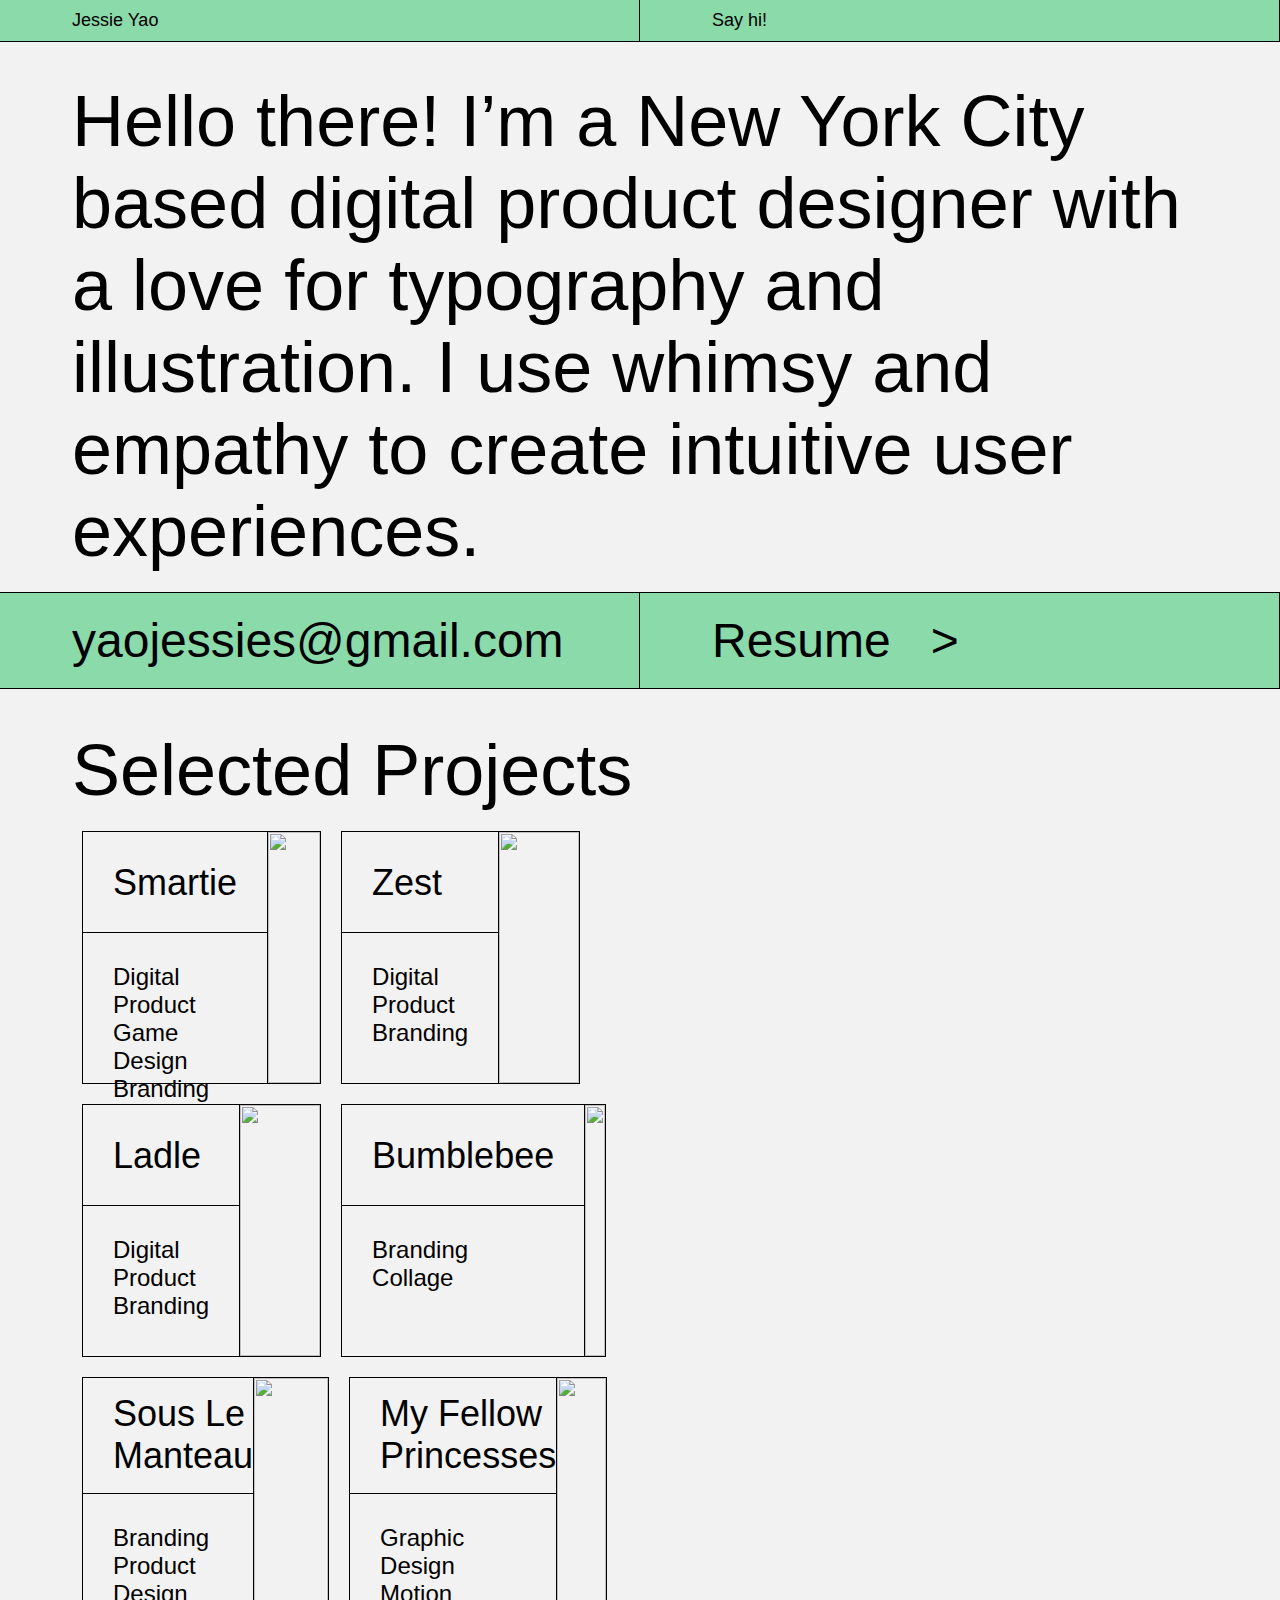
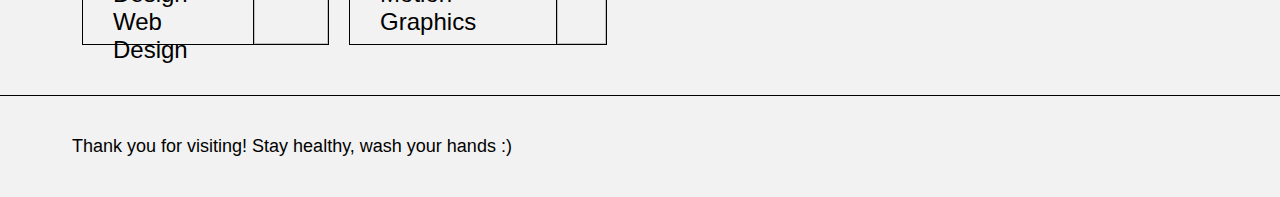
==== index.html @ 109b6cd4 "😬🍀 Updated with Glitch" ====
<!DOCTYPE html>
<html lang="en">
  <head>
    <title>Hello!</title>
    <meta charset="utf-8" />
    <meta http-equiv="X-UA-Compatible" content="IE=edge" />
    <meta name="viewport" content="width=device-width, initial-scale=1" />

    <!-- import the webpage's stylesheet -->
    <link rel="stylesheet" href="/style.css" />

    <!-- import the webpage's javascript file -->
    <script src="/script.js" defer></script>
  </head>
  <body>
    <div class="nav">
      <div class="col">
        <a href="index.html">Jessie Yao</a>
      </div>

      <div class="col">
        <a href="mailto:yaojessies@gmail.com">Say hi!</a>
      </div>
    </div>

    <div class="intro">
      Hello there! I’m a New York City based digital product designer with a
      love for typography and illustration. I use whimsy and empathy to create
      intuitive user experiences.
    </div>

    <div class="cr">
      <div class="contact">
        <a href="mailto:yaojessies@gmail.com">yaojessies@gmail.com</a>
      </div>
      <div class="contact">
        Resume &nbsp &gt;
      </div>
    </div>

    <div class="project-header">
      Selected Projects
    </div>

    <div class="home-projects">
      <a href="smartie.html">
        <div class="work">
          <div class="work-a">
            <div class="work-a1">
              Smartie
            </div>
            <div class="work-a2">
              Digital Product <br />
              Game Design <br />Branding
            </div>
          </div>
          <div class="work-b">
            <img
              src="https://cdn.glitch.com/e0d03798-cc75-41de-b77a-cddad6eeb442%2FGroup%20387.png?v=1587249509116"
              width="100%"
              height="100%"
            />
          </div>
        </div>
      </a>
      <a href="zest.html">
        <div class="work">
          <div class="work-a">
            <div class="work-a1">
              Zest
            </div>
            <div class="work-a2">
              Digital Product <br />
              Branding
            </div>
          </div>
          <div class="work-b">
            <img
              src="https://cdn.glitch.com/e0d03798-cc75-41de-b77a-cddad6eeb442%2FGroup%20389.png?v=1587250832785"
              width="100%"
              height="100%"
            />
          </div>
        </div>
      </a>
    </div>

    <div class="home-projects">
      <a href="ladle.html">
        <div class="work">
          <div class="work-a">
            <div class="work-a1">
              Ladle
            </div>
            <div class="work-a2">
              Digital Product <br />
              Branding
            </div>
          </div>
          <div class="work-b">
            <img
              src="https://cdn.glitch.com/e0d03798-cc75-41de-b77a-cddad6eeb442%2FFrame%204.png?v=1587312725349"
              width="100%"
              height="100%"
            />
          </div>
        </div>
      </a>
      <a href="bee.html">
        <div class="work">
          <div class="work-a">
            <div class="work-a1">
              Bumblebee
            </div>
            <div class="work-a2">
              Branding <br />
              Collage
            </div>
          </div>
          <div class="work-b">
            <img
              src="https://cdn.glitch.com/e0d03798-cc75-41de-b77a-cddad6eeb442%2FFrame%202.png?v=1587250504470"
              width="100%"
              height="100%"
            />
          </div>
        </div>
      </a>
    </div>

    <div class="home-projects">
      <a href="slm.html">
        <div class="work">
          <div class="work-a">
            <div class="work-a1long">Sous Le <br />Manteau</div>
            <div class="work-a2">
              Branding <br />
              Product Design<br />
              Web Design
            </div>
          </div>
          <div class="work-b">
            <img
              src="https://cdn.glitch.com/e0d03798-cc75-41de-b77a-cddad6eeb442%2FGroup%20388.png?v=1587250503970"
              width="100%"
              height="100%"
            />
          </div>
        </div>
      </a>
      <a href="thesis.html">
        <div class="work">
          <div class="work-a">
            <div class="work-a1long">My Fellow <br />Princesses</div>
            <div class="work-a2">
              Graphic Design<br />
              Motion Graphics
            </div>
          </div>
          <div class="work-b">
            <img
              src="https://cdn.glitch.com/e0d03798-cc75-41de-b77a-cddad6eeb442%2FFrame%203.png?v=1587250505570"
              width="100%"
              height="100%"
            />
          </div>
        </div>
      </a>
    </div>

    <div class="footer">
      Thank you for visiting! Stay healthy, wash your hands :)
    </div>
  </body>
</html>
---- style.css ----
/* CSS files add styling rules to your content */

@font-face {
  font-family: "agrandir";
  src: url("https://cdn.glitch.com/48148101-fd03-4307-bb35-8b499426094f%2FAgrandir-WideLight.otf?v=1585937971765");
}

body,
html {
  font-family: "agrandir", sans-serif;
  margin: 0px;
  background-color: #F2F2F2;
  font-size: 18px;
}

a {
  text-decoration: none;
  color: black;
}

.nav {
  display: flex;
  width: 100%;
  position: fixed;
}

.col {
  flex: 50%;
  border-bottom: 1px solid black;
  border-right: 1px solid black;
  padding: 10px 72px 10px 72px;
  background-color: #8BDAAA;
}

.intro {
  font-size: 72px;
  padding: 80px 72px 20px 72px;
}

.cr {
  display: flex;
}

.contact {
  display: flex;
  flex: 50%;
  border-top: 1px solid black;
  border-bottom: 1px solid black;
  border-right: 1px solid black;
  padding: 20px 72px 20px 72px;
  font-size: 48px;
  background-color: #8BDAAA;
}

.project-header {
  font-size: 72px;
  padding: 40px 72px 20px 72px;
}

.home-projects {
  display: flex;
  margin: 0px 72px 20px 72px;
}

.work {
  display: flex;
  flex: 50%;
  margin: 0px 10px 0px 10px;
  border: 1px solid black;
}

.work-a {
  display: flex;
  flex-direction: column;
  flex: 50%;
  border-right: 1px solid black;
}

.work-a1 {
  border-bottom: 1px solid black;
  height: 40px;
  font-size: 36px;
  padding: 30px;
  margin: 0 none;
}

.work-a1long {
  border-bottom: 1px solid black;
  height: 100px;
  font-size: 36px;
  padding-left: 30px;
  padding-top: 15px;
  margin: 0 none;
}

.work-a2 {
  height: 90px;
  font-size: 24px;
  padding: 30px;
}

.work-b {
  flex: 50%;
}

.footer {
  border-top: 1px solid black;
  margin-top: 50px;
  padding: 40px 72px 40px 72px;
}

/* project pages */

.project-title {
  font-size: 72px;
  padding: 80px 72px 20px 72px;
}

.project-intro {
  display: flex;
}

.project-type {
  display: flex;
  flex: 50%;
  border-top: 1px solid black;
  border-bottom: 1px solid black;
  border-right: 1px solid black;
  padding: 20px 72px 20px 72px;
  font-size: 24px;
}

.project-type2 {
  display: flex;
  flex: 50%;
  border-top: 1px solid black;
  border-bottom: 1px solid black;
  border-right: 1px solid black;
  padding: 20px 72px 20px 72px;
  font-size: 18px;
}

.project-content {
  padding: 60px 62px 0px 62px;
  display: block;
}

.half-img-container {
  display: flex;
}

.full-img {
  display: block;
  margin: 0px 10px 10px 10px;
}

.half-img {
  flex: 50%;
  height: auto;
  margin: 0px 10px 10px 10px;
}

@media only screen and (max-width: 1100px) {
  .intro,
  .project-header {
    font-size: 48px;
  }

  .contact {
    font-size: 24px;
    padding: 20px 20px 20px 72px;
  }

  .work-a1 {
    height: 24px;
    font-size: 24px;
    padding: 18px;
  }

  .work-a1long {
    height: 70px;
    font-size: 24px;
    padding-left: 18px;
    padding-top: 12px;
  }

  .work-a2 {
    font-size: 18px;
    padding: 18px;
    height: 60px;
  }

  .project-title {
    font-size: 48px;
    padding: 80px 72px 20px 72px;
  }

  .project-type {
    font-size: 18px;
  }

  .project-content {
    padding: 30px 62px 0px 62px;
  }
}

@media only screen and (max-width: 900px) {
  .col {
    padding: 10px 50px 10px 50px;
  }

  .intro {
    padding: 70px 50px 20px 50px;
    font-size: 36px;
  }

  .project-header {
    font-size: 36px;
    padding: 20px 20px 20px 50px;
  }

  .cr {
    display: block;
  }

  .contact {
    display: block;
    padding: 20px 20px 20px 50px;
    font-size: 24px;
    margin-top: -1px;
  }

  .home-projects {
    display: block;
    margin: 0px 50px 20px 50px;
  }

  .work {
    margin: 0px 0px 20px 0px;
  }

  .work-a1 {
    font-size: 24px;
  }

  .work-a2 {
    font-size: 18px;
  }
  
  .project-intro {
    display: block;
  }
  
  .project-title {
    font-size: 36px;
    padding: 60px 50px 10px 50px;
  }

  .project-type {
    font-size: 18px;
    padding: 20px 50px 20px 50px;
    margin-top: -1px;
    background-color: #F2F2F2;
  }

  .project-type2 {
    margin-top: -1px;
    background-color: #F2F2F2;
    padding: 20px 50px 20px 50px;
  }
  
  .project-content {
    padding: 30px 40px 0px 40px;
  }
  
   .half-img-container {
    display: block;
  }

  .footer {
    border-top: 1px solid black;
    margin-top: 30px;
    padding: 20px 50px 20px 50px;
  }
}

@media only screen and (max-width: 550px) {
  .intro {
    font-size: 24px;
    padding: 70px 30px 20px 30px;
  }

  .project-header {
    font-size: 24px;
    padding: 30px 30px 20px 30px;
  }

  .col {
    padding: 10px 30px 10px 30px;
  }

  .contact {
    display: block;
    padding: 10px 30px 10px 30px;
    font-size: 18px;
    margin-top: -1px;
  }

  .home-projects {
    margin: 0px 30px 20px 30px;
    display: block;
  }

  .project-title {
    font-size: 36px;
    padding: 60px 30px 10px 30px;
  }
  
  .work-a1 {
    font-size: 20px;
  }
  
  .work-a2 {
    font-size: 14px;
  }
  
  .work-a1long {
    font-size: 20px;
    height: 60px;
  }
  

  .project-type {
    font-size: 16px;
    padding: 20px 30px 20px 30px;
  }
  
  .project-type2 {
    font-size: 16px;
    margin-top: -1px;
    background-color: #F2F2F2;
    padding: 20px 30px 20px 30px;
  }

  .project-content {
    padding: 30px 20px 0px 20px;
  }
  

  .footer {
    border-top: 1px solid black;
    margin-top: 30px;
    padding: 20px 30px 20px 30px;
  }
}
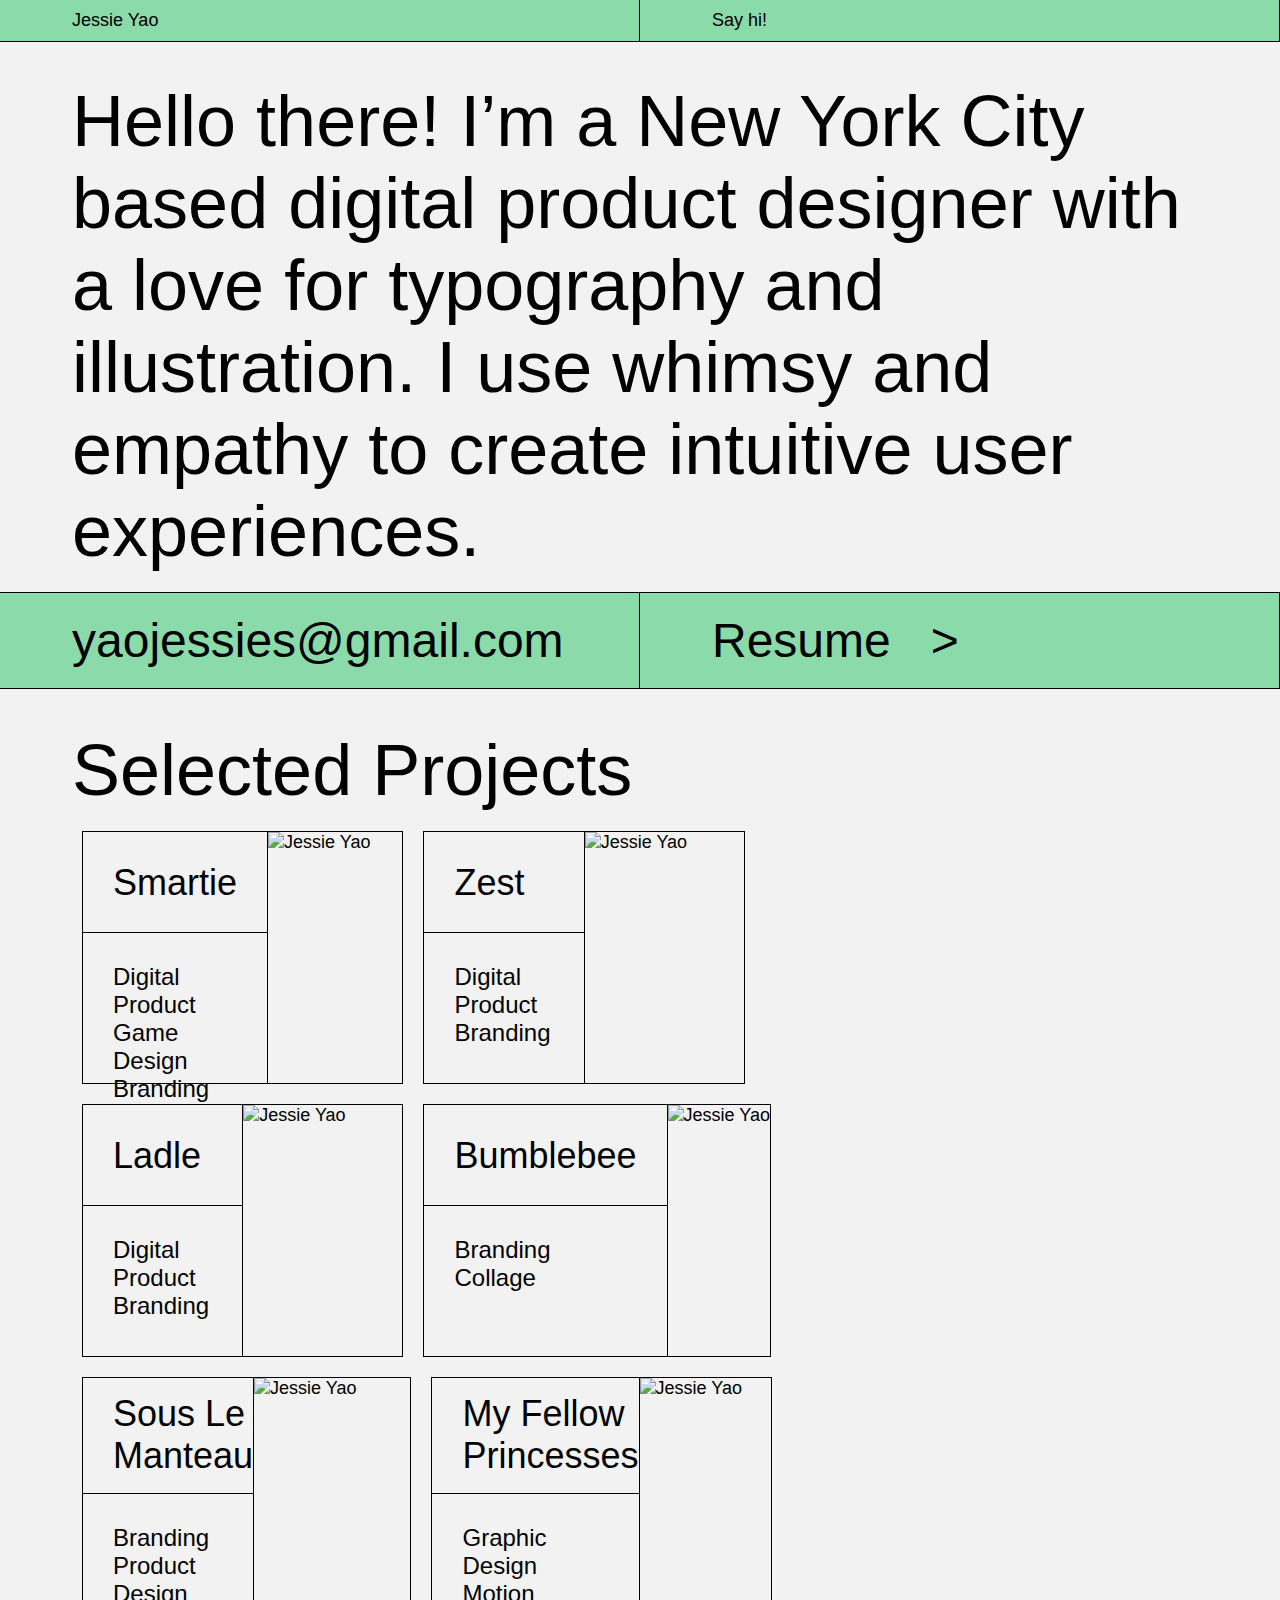
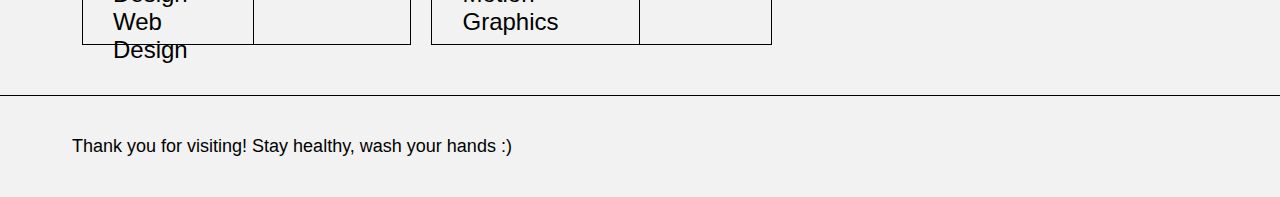
==== commit 1de197a4: "🐲💸 Updated with Glitch" ====
--- a/index.html
+++ b/index.html
@@ -1,11 +1,13 @@
 <!DOCTYPE html>
 <html lang="en">
   <head>
-    <title>Hello!</title>
+    <title>Jessie Yao</title>
     <meta charset="utf-8" />
+    <meta name="description" content="Design portfolio made by Jessie Yao.">
+    <meta name="og:Jessie Yao" property="og:Jessie Yao" content="Jessie Yao Design Portfolio">
     <meta http-equiv="X-UA-Compatible" content="IE=edge" />
     <meta name="viewport" content="width=device-width, initial-scale=1" />
-
+    <link id="favicon" rel="icon" href="https://cdn.glitch.com/4154bd98-c21d-4bf8-bdd0-3cff0c2d33ff%2Ffavicon.png?v=1587358953079" type="image/png">
     <!-- import the webpage's stylesheet -->
     <link rel="stylesheet" href="/style.css" />
 
@@ -56,7 +58,7 @@
           </div>
           <div class="work-b">
             <img
-              src="https://cdn.glitch.com/e0d03798-cc75-41de-b77a-cddad6eeb442%2FGroup%20387.png?v=1587249509116"
+              src="https://cdn.glitch.com/e0d03798-cc75-41de-b77a-cddad6eeb442%2FGroup%20387.png?v=1587249509116" alt="Jessie Yao"
               width="100%"
               height="100%"
             />
@@ -76,7 +78,7 @@
           </div>
           <div class="work-b">
             <img
-              src="https://cdn.glitch.com/e0d03798-cc75-41de-b77a-cddad6eeb442%2FGroup%20389.png?v=1587250832785"
+              src="https://cdn.glitch.com/e0d03798-cc75-41de-b77a-cddad6eeb442%2FGroup%20389.png?v=1587250832785" alt="Jessie Yao"
               width="100%"
               height="100%"
             />
@@ -99,7 +101,7 @@
           </div>
           <div class="work-b">
             <img
-              src="https://cdn.glitch.com/e0d03798-cc75-41de-b77a-cddad6eeb442%2FFrame%204.png?v=1587312725349"
+              src="https://cdn.glitch.com/e0d03798-cc75-41de-b77a-cddad6eeb442%2FFrame%204.png?v=1587312725349" alt="Jessie Yao"
               width="100%"
               height="100%"
             />
@@ -119,7 +121,7 @@
           </div>
           <div class="work-b">
             <img
-              src="https://cdn.glitch.com/e0d03798-cc75-41de-b77a-cddad6eeb442%2FFrame%202.png?v=1587250504470"
+              src="https://cdn.glitch.com/e0d03798-cc75-41de-b77a-cddad6eeb442%2FFrame%202.png?v=1587250504470" alt="Jessie Yao"
               width="100%"
               height="100%"
             />
@@ -141,7 +143,7 @@
           </div>
           <div class="work-b">
             <img
-              src="https://cdn.glitch.com/e0d03798-cc75-41de-b77a-cddad6eeb442%2FGroup%20388.png?v=1587250503970"
+              src="https://cdn.glitch.com/e0d03798-cc75-41de-b77a-cddad6eeb442%2FGroup%20388.png?v=1587250503970" alt="Jessie Yao"
               width="100%"
               height="100%"
             />
@@ -159,7 +161,7 @@
           </div>
           <div class="work-b">
             <img
-              src="https://cdn.glitch.com/e0d03798-cc75-41de-b77a-cddad6eeb442%2FFrame%203.png?v=1587250505570"
+              src="https://cdn.glitch.com/e0d03798-cc75-41de-b77a-cddad6eeb442%2FFrame%203.png?v=1587250505570" alt="Jessie Yao"
               width="100%"
               height="100%"
             />
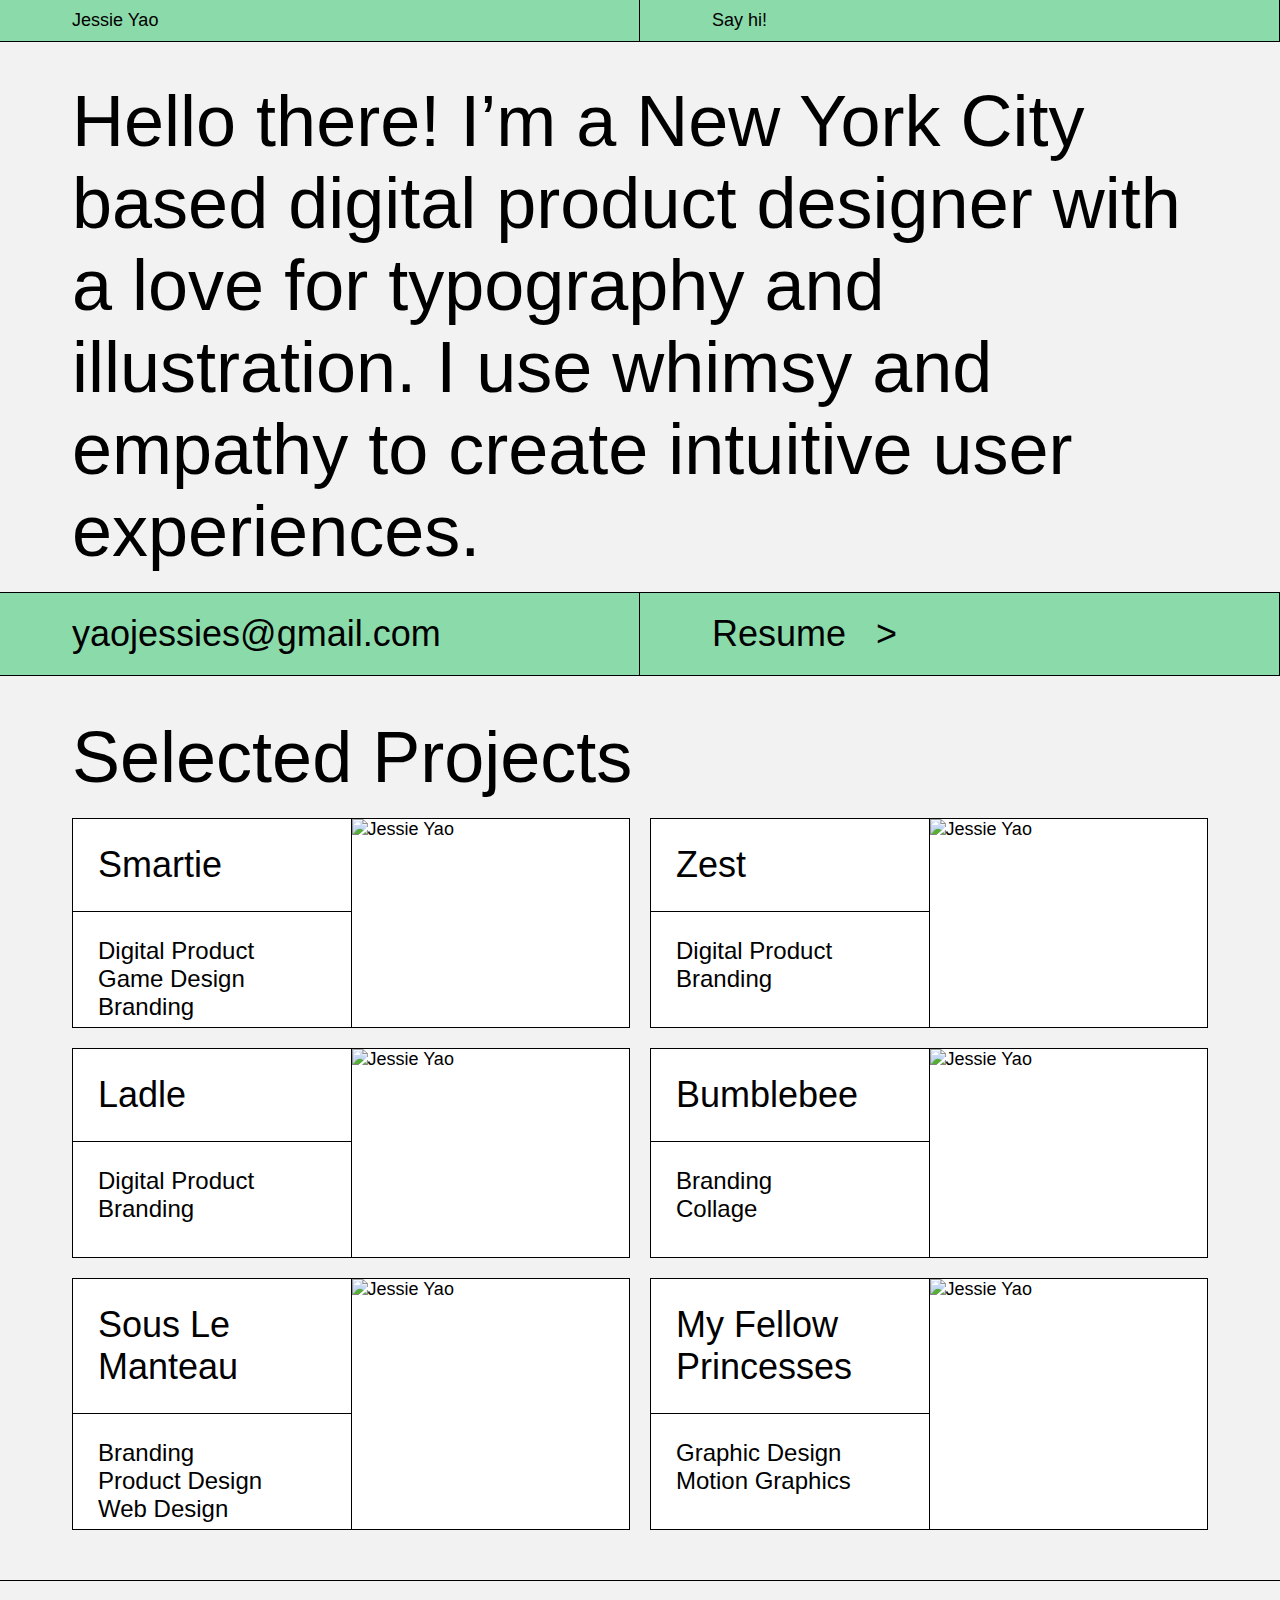
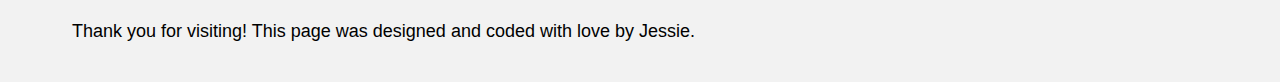
==== commit 9afac334: "🐧💒 Updated with Glitch" ====
--- a/index.html
+++ b/index.html
@@ -3,11 +3,20 @@
   <head>
     <title>Jessie Yao</title>
     <meta charset="utf-8" />
-    <meta name="description" content="Design portfolio made by Jessie Yao.">
-    <meta name="og:Jessie Yao" property="og:Jessie Yao" content="Jessie Yao Design Portfolio">
+    <meta name="description" content="Design portfolio made by Jessie Yao." />
+    <meta
+      name="og:Jessie Yao"
+      property="og:Jessie Yao"
+      content="Jessie Yao Design Portfolio"
+    />
     <meta http-equiv="X-UA-Compatible" content="IE=edge" />
     <meta name="viewport" content="width=device-width, initial-scale=1" />
-    <link id="favicon" rel="icon" href="https://cdn.glitch.com/4154bd98-c21d-4bf8-bdd0-3cff0c2d33ff%2Ffavicon.png?v=1587358953079" type="image/png">
+    <link
+      id="favicon"
+      rel="icon"
+      href="https://cdn.glitch.com/4154bd98-c21d-4bf8-bdd0-3cff0c2d33ff%2Ffavicon.png?v=1587358953079"
+      type="image/png"
+    />
     <!-- import the webpage's stylesheet -->
     <link rel="stylesheet" href="/style.css" />
 
@@ -36,7 +45,11 @@
         <a href="mailto:yaojessies@gmail.com">yaojessies@gmail.com</a>
       </div>
       <div class="contact">
-        Resume &nbsp &gt;
+        <a
+          href="https://cdn.glitch.com/4154bd98-c21d-4bf8-bdd0-3cff0c2d33ff%2Fresume.pdf?v=1587490958474"
+        >
+          Resume &nbsp &gt;</a
+        >
       </div>
     </div>
 
@@ -45,133 +58,145 @@
     </div>
 
     <div class="home-projects">
-      <a href="smartie.html">
-        <div class="work">
-          <div class="work-a">
-            <div class="work-a1">
-              Smartie
-            </div>
-            <div class="work-a2">
-              Digital Product <br />
-              Game Design <br />Branding
-            </div>
-          </div>
-          <div class="work-b">
-            <img
-              src="https://cdn.glitch.com/e0d03798-cc75-41de-b77a-cddad6eeb442%2FGroup%20387.png?v=1587249509116" alt="Jessie Yao"
-              width="100%"
-              height="100%"
-            />
-          </div>
-        </div>
-      </a>
-      <a href="zest.html">
-        <div class="work">
-          <div class="work-a">
-            <div class="work-a1">
-              Zest
-            </div>
-            <div class="work-a2">
-              Digital Product <br />
-              Branding
-            </div>
-          </div>
-          <div class="work-b">
-            <img
-              src="https://cdn.glitch.com/e0d03798-cc75-41de-b77a-cddad6eeb442%2FGroup%20389.png?v=1587250832785" alt="Jessie Yao"
-              width="100%"
-              height="100%"
-            />
-          </div>
-        </div>
-      </a>
+      <div class="work">
+        <div class="work-a">
+          <div class="work-a1">
+            <a href="smartie.html"> Smartie </a>
+          </div>
+          <div class="work-a2">
+            Digital Product <br />
+            Game Design <br />Branding
+          </div>
+        </div>
+        <div class="work-b">
+          <a href="smartie.html">
+            <img
+              src="https://cdn.glitch.com/e0d03798-cc75-41de-b77a-cddad6eeb442%2FGroup%20387.png?v=1587249509116"
+              alt="Jessie Yao"
+              width="100%"
+              height="100%"
+            />
+          </a>
+        </div>
+      </div>
+
+      <div class="work">
+        <div class="work-a">
+          <div class="work-a1">
+            <a href="zest.html"> Zest </a>
+          </div>
+          <div class="work-a2">
+            Digital Product <br />
+            Branding
+          </div>
+        </div>
+        <div class="work-b">
+          <a href="zest.html">
+            <img
+              src="https://cdn.glitch.com/e0d03798-cc75-41de-b77a-cddad6eeb442%2FGroup%20389.png?v=1587250832785"
+              alt="Jessie Yao"
+              width="100%"
+              height="100%"
+            />
+          </a>
+        </div>
+      </div>
     </div>
 
     <div class="home-projects">
-      <a href="ladle.html">
-        <div class="work">
-          <div class="work-a">
-            <div class="work-a1">
-              Ladle
-            </div>
-            <div class="work-a2">
-              Digital Product <br />
-              Branding
-            </div>
-          </div>
-          <div class="work-b">
-            <img
-              src="https://cdn.glitch.com/e0d03798-cc75-41de-b77a-cddad6eeb442%2FFrame%204.png?v=1587312725349" alt="Jessie Yao"
-              width="100%"
-              height="100%"
-            />
-          </div>
-        </div>
-      </a>
-      <a href="bee.html">
-        <div class="work">
-          <div class="work-a">
-            <div class="work-a1">
-              Bumblebee
-            </div>
-            <div class="work-a2">
-              Branding <br />
-              Collage
-            </div>
-          </div>
-          <div class="work-b">
-            <img
-              src="https://cdn.glitch.com/e0d03798-cc75-41de-b77a-cddad6eeb442%2FFrame%202.png?v=1587250504470" alt="Jessie Yao"
-              width="100%"
-              height="100%"
-            />
-          </div>
-        </div>
-      </a>
+      <div class="work">
+        <div class="work-a">
+          <div class="work-a1">
+            <a href="ladle.html"> Ladle </a>
+          </div>
+          <div class="work-a2">
+            Digital Product <br />
+            Branding
+          </div>
+        </div>
+        <div class="work-b">
+          <a href="ladle.html">
+            <img
+              src="https://cdn.glitch.com/e0d03798-cc75-41de-b77a-cddad6eeb442%2FFrame%204.png?v=1587312725349"
+              alt="Jessie Yao"
+              width="100%"
+              height="100%"
+          /></a>
+        </div>
+      </div>
+
+      <div class="work">
+        <div class="work-a">
+          <div class="work-a1">
+            <a href="bee.html">Bumblebee </a>
+          </div>
+          <div class="work-a2">
+            Branding <br />
+            Collage
+          </div>
+        </div>
+        <div class="work-b">
+          <a href="bee.html">
+            <img
+              src="https://cdn.glitch.com/e0d03798-cc75-41de-b77a-cddad6eeb442%2FFrame%202.png?v=1587250504470"
+              alt="Jessie Yao"
+              width="100%"
+              height="100%"
+          /></a>
+        </div>
+      </div>
     </div>
 
     <div class="home-projects">
-      <a href="slm.html">
-        <div class="work">
-          <div class="work-a">
-            <div class="work-a1long">Sous Le <br />Manteau</div>
-            <div class="work-a2">
-              Branding <br />
-              Product Design<br />
-              Web Design
-            </div>
-          </div>
-          <div class="work-b">
-            <img
-              src="https://cdn.glitch.com/e0d03798-cc75-41de-b77a-cddad6eeb442%2FGroup%20388.png?v=1587250503970" alt="Jessie Yao"
-              width="100%"
-              height="100%"
-            />
-          </div>
-        </div>
-      </a>
-      <a href="thesis.html">
-        <div class="work">
-          <div class="work-a">
-            <div class="work-a1long">My Fellow <br />Princesses</div>
-            <div class="work-a2">
-              Graphic Design<br />
-              Motion Graphics
-            </div>
-          </div>
-          <div class="work-b">
-            <img
-              src="https://cdn.glitch.com/e0d03798-cc75-41de-b77a-cddad6eeb442%2FFrame%203.png?v=1587250505570" alt="Jessie Yao"
-              width="100%"
-              height="100%"
-            />
-          </div>
-        </div>
-      </a>
+      <div class="work">
+        <div class="work-a">
+          <div class="work-a1">
+            <a href="slm.html">Sous Le <br />Manteau </a>
+          </div>
+          <div class="work-a2">
+            Branding <br />
+            Product Design<br />
+            Web Design
+          </div>
+        </div>
+        <div class="work-b">
+          <a href="slm.html">
+            <img
+              src="https://cdn.glitch.com/e0d03798-cc75-41de-b77a-cddad6eeb442%2FGroup%20388.png?v=1587250503970"
+              alt="Jessie Yao"
+              width="100%"
+              height="100%"
+            />
+          </a>
+        </div>
+      </div>
+
+      <div class="work">
+        <div class="work-a">
+          <div class="work-a1">
+            <a href="thesis.html"> My Fellow <br />Princesses</a>
+          </div>
+          <div class="work-a2">
+            Graphic Design<br />
+            Motion Graphics
+          </div>
+        </div>
+        <div class="work-b">
+          <a href="thesis.html">
+            <img
+              src="https://cdn.glitch.com/e0d03798-cc75-41de-b77a-cddad6eeb442%2FFrame%203.png?v=1587250505570"
+              alt="Jessie Yao"
+              width="100%"
+              height="100%"
+            />
+          </a>
+        </div>
+      </div>
     </div>
 
     <div class="footer">
-      Thank you for visiting! Stay healthy, wash your hands :)
+      Thank you for visiting! This page was designed and coded with love by
+      Jessie.
     </div>
   </body>
 </html>
--- a/style.css
+++ b/style.css
@@ -11,6 +11,8 @@
   margin: 0px;
   background-color: #F2F2F2;
   font-size: 18px;
+   cursor: url("https://cdn.glitch.com/4154bd98-c21d-4bf8-bdd0-3cff0c2d33ff%2Fcursor2.svg?v=1587491668618"),
+    auto;
 }
 
 a {
@@ -48,7 +50,7 @@
   border-bottom: 1px solid black;
   border-right: 1px solid black;
   padding: 20px 72px 20px 72px;
-  font-size: 48px;
+  font-size: 36px;
   background-color: #8BDAAA;
 }
 
@@ -59,7 +61,7 @@
 
 .home-projects {
   display: flex;
-  margin: 0px 72px 20px 72px;
+  margin: 0px 62px 20px 62px;
 }
 
 .work {
@@ -67,40 +69,45 @@
   flex: 50%;
   margin: 0px 10px 0px 10px;
   border: 1px solid black;
+  background: white;
+}
+
+.work:hover {
+  background: rgba(139, 218, 171, 0.2)
+}
+
+.work:hover img{
+  opacity: 0.5;
 }
 
 .work-a {
-  display: flex;
-  flex-direction: column;
-  flex: 50%;
-  border-right: 1px solid black;
+  width: 50%;
+  border-right: 1px solid black;
+  padding: none;
 }
 
 .work-a1 {
   border-bottom: 1px solid black;
-  height: 40px;
   font-size: 36px;
-  padding: 30px;
+  padding: 25px 0px 25px 25px;
   margin: 0 none;
 }
 
-.work-a1long {
-  border-bottom: 1px solid black;
-  height: 100px;
-  font-size: 36px;
-  padding-left: 30px;
-  padding-top: 15px;
-  margin: 0 none;
-}
 
 .work-a2 {
   height: 90px;
   font-size: 24px;
-  padding: 30px;
+  padding: 25px 0px 0px 25px;
+  
 }
 
 .work-b {
-  flex: 50%;
+  display: inline-block;
+  width: 50%;
+}
+
+.img {
+  width: 100%;
 }
 
 .footer {
@@ -160,6 +167,15 @@
   margin: 0px 10px 10px 10px;
 }
 
+ .video-mobile{
+    display: none;
+  }
+
+ .video-desktop{
+    display: block;
+  }
+
+
 @media only screen and (max-width: 1100px) {
   .intro,
   .project-header {
@@ -172,17 +188,16 @@
   }
 
   .work-a1 {
-    height: 24px;
     font-size: 24px;
     padding: 18px;
   }
 
-  .work-a1long {
-    height: 70px;
+/*   .work-a1long {
+    height: 60px;
     font-size: 24px;
     padding-left: 18px;
     padding-top: 12px;
-  }
+  } */
 
   .work-a2 {
     font-size: 18px;
@@ -202,6 +217,15 @@
   .project-content {
     padding: 30px 62px 0px 62px;
   }
+  
+  .video-desktop{
+    display: none;
+  }
+  
+  .video-mobile{
+    display: block;
+  }
+  
 }
 
 @media only screen and (max-width: 900px) {
@@ -246,11 +270,11 @@
   .work-a2 {
     font-size: 18px;
   }
-  
+
   .project-intro {
     display: block;
   }
-  
+
   .project-title {
     font-size: 36px;
     padding: 60px 50px 10px 50px;
@@ -268,12 +292,12 @@
     background-color: #F2F2F2;
     padding: 20px 50px 20px 50px;
   }
-  
+
   .project-content {
     padding: 30px 40px 0px 40px;
   }
-  
-   .half-img-container {
+
+  .half-img-container {
     display: block;
   }
 
@@ -315,26 +339,25 @@
     font-size: 36px;
     padding: 60px 30px 10px 30px;
   }
-  
+
   .work-a1 {
     font-size: 20px;
   }
-  
+
   .work-a2 {
     font-size: 14px;
   }
-  
-  .work-a1long {
+
+/*   .work-a1long {
     font-size: 20px;
-    height: 60px;
-  }
-  
+    height: 50px;
+  } */
 
   .project-type {
     font-size: 16px;
     padding: 20px 30px 20px 30px;
   }
-  
+
   .project-type2 {
     font-size: 16px;
     margin-top: -1px;
@@ -345,7 +368,6 @@
   .project-content {
     padding: 30px 20px 0px 20px;
   }
-  
 
   .footer {
     border-top: 1px solid black;
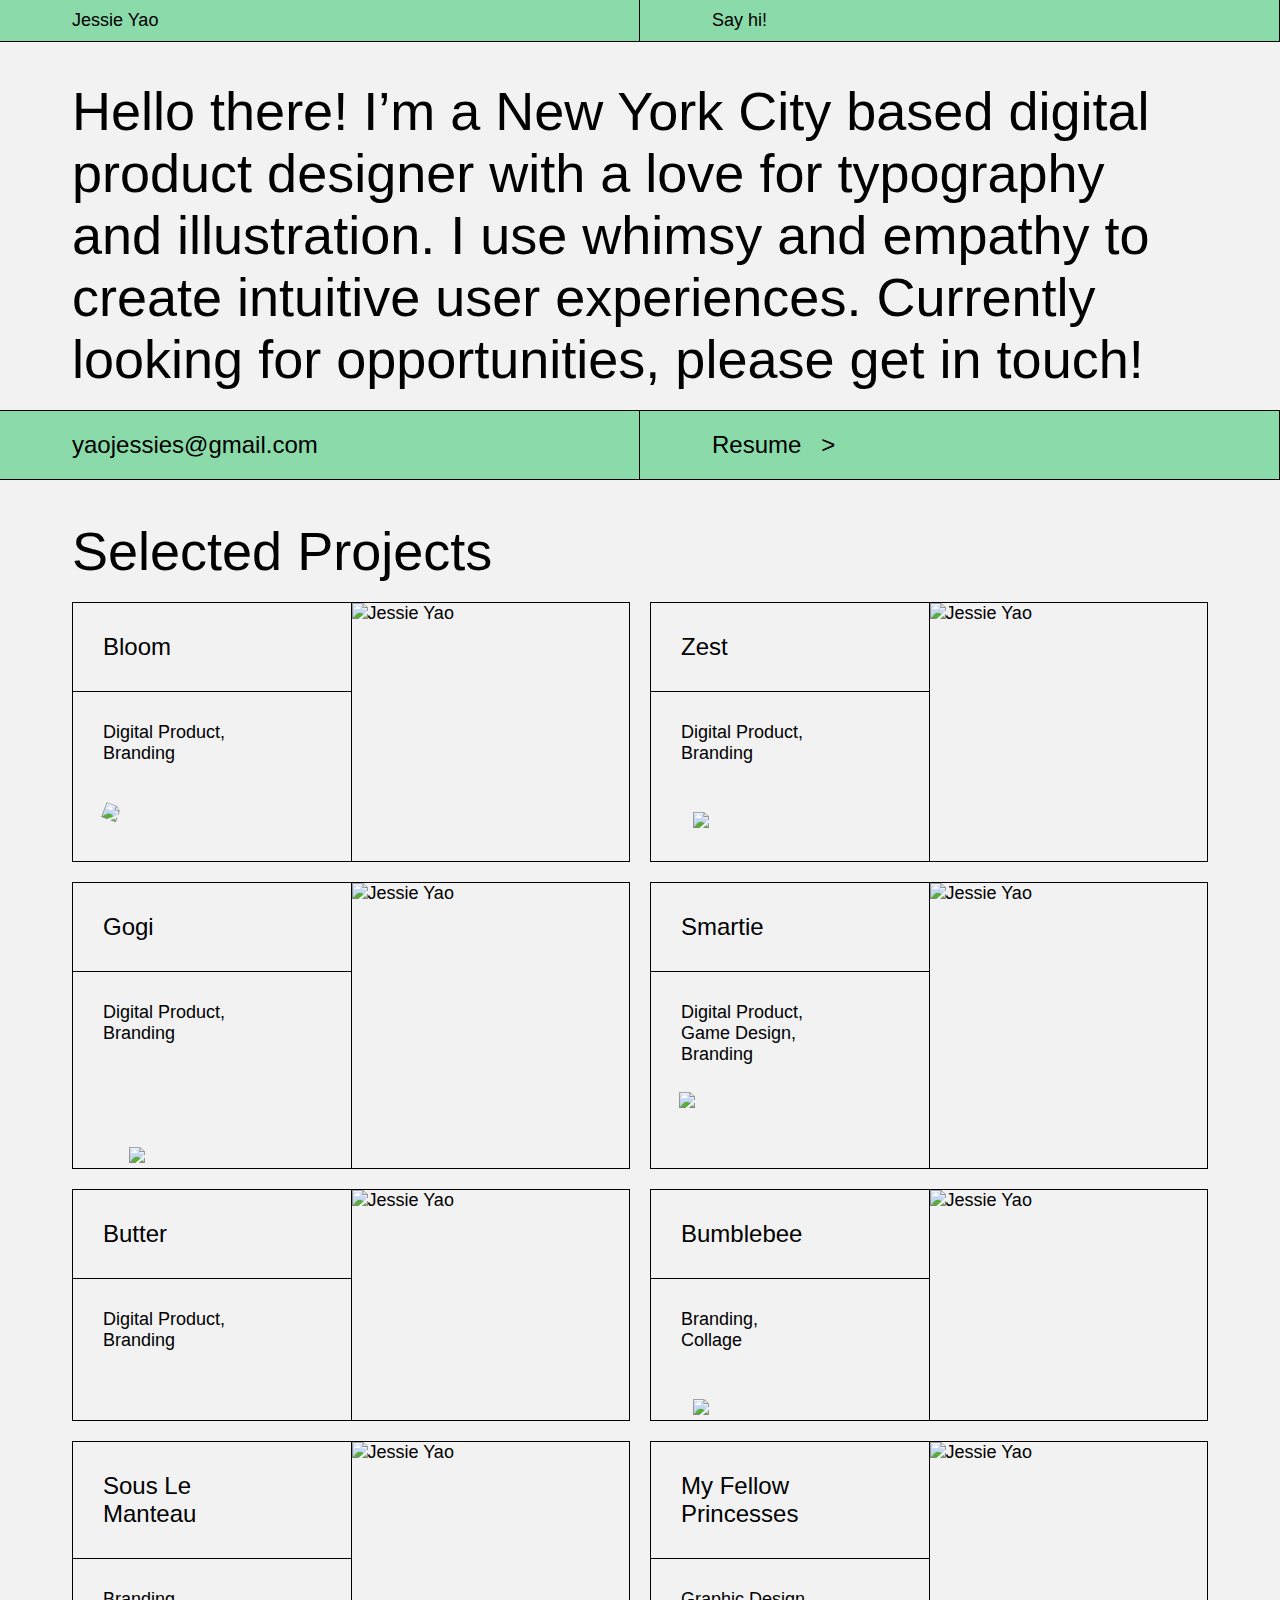
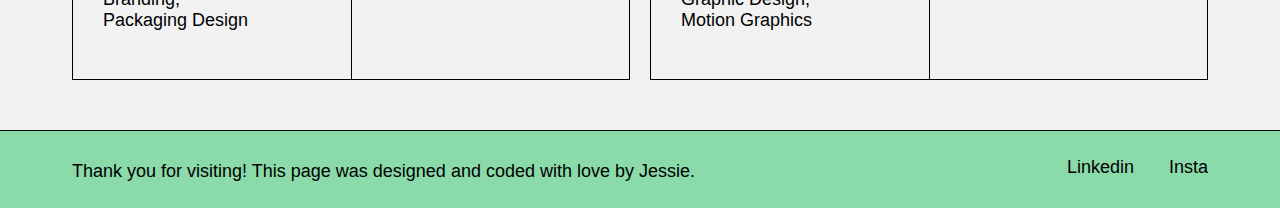
==== commit 84f55123: "💽🌽 Updated with Glitch" ====
--- a/index.html
+++ b/index.html
@@ -37,7 +37,8 @@
     <div class="intro">
       Hello there! I’m a New York City based digital product designer with a
       love for typography and illustration. I use whimsy and empathy to create
-      intuitive user experiences.
+      intuitive user experiences. Currently looking for opportunities, please
+      get in touch!
     </div>
 
     <div class="cr">
@@ -56,111 +57,205 @@
     <div class="project-header">
       Selected Projects
     </div>
-
+    
     <div class="home-projects">
-      <div class="work">
-        <div class="work-a">
-          <div class="work-a1">
-            <a href="smartie.html"> Smartie </a>
-          </div>
-          <div class="work-a2">
-            Digital Product <br />
-            Game Design <br />Branding
-          </div>
-        </div>
-        <div class="work-b">
+
+      <div class="work">
+        <div class="work-a">
+          <a href="bloom.html">
+            <div class="work-a1">
+              Bloom
+            </div>
+            <div class="work-a2">
+              Digital Product, <br />
+              Branding
+            </div>
+            <div class="bloom-small">
+              <img
+                src="https://cdn.glitch.com/4154bd98-c21d-4bf8-bdd0-3cff0c2d33ff%2Fbloom-small.png?v=1590459008207"
+                width="70%"
+              />
+            </div>
+          </a>
+        </div>
+        <div class="work-b">
+          <a href="bloom.html">
+            <img
+              src="https://cdn.glitch.com/4154bd98-c21d-4bf8-bdd0-3cff0c2d33ff%2FiPhone%20X%20mockup%20isometric.jpg?v=1590712579704"
+              alt="Jessie Yao"
+              width="100%"
+              height="100%"
+            />
+          </a>
+        </div>
+      </div>
+      
+           <div class="work">
+        <div class="work-a">
+          <a href="zest.html">
+            <div class="work-a1">
+              Zest
+            </div>
+            <div class="work-a2">
+              Digital Product, <br />
+              Branding
+            </div>
+            <div class="zest-small">
+              <img
+                src="https://cdn.glitch.com/4154bd98-c21d-4bf8-bdd0-3cff0c2d33ff%2Fzestsmall.png?v=1587514443578"
+                width="50%"
+              />
+            </div>
+          </a>
+        </div>
+        <div class="work-b">
+          <a href="zest.html">
+            <img
+              src="https://cdn.glitch.com/4154bd98-c21d-4bf8-bdd0-3cff0c2d33ff%2FGroup%20389.png?v=1590711655884"
+              alt="Jessie Yao"
+              width="100%"
+              height="100%"
+            />
+          </a>
+        </div>
+      </div>
+      
+    </div>
+    
+
+    <div class="home-projects">
+      <div class="work">
+        <div class="work-a">
+          <a href="gogi.html">
+            <div class="work-a1">
+              Gogi
+            </div>
+            <div class="work-a2">
+              Digital Product, <br />
+              Branding
+            </div>
+            <div class="ladle-small">
+              <img
+                src="https://cdn.glitch.com/4154bd98-c21d-4bf8-bdd0-3cff0c2d33ff%2Fgogismall.png?v=1591663530397"
+                width="40%"
+              />
+            </div>
+          </a>
+        </div>
+        <div class="work-b">
+          <a href="gogi.html">
+            <img
+              src="https://cdn.glitch.com/4154bd98-c21d-4bf8-bdd0-3cff0c2d33ff%2FFrame%204.png?v=1591663439612"
+              alt="Jessie Yao"
+              width="100%"
+              height="100%"
+          /></a>
+        </div>
+      </div>
+      
+      <div class="work">
+        <div class="work-a">
           <a href="smartie.html">
-            <img
-              src="https://cdn.glitch.com/e0d03798-cc75-41de-b77a-cddad6eeb442%2FGroup%20387.png?v=1587249509116"
-              alt="Jessie Yao"
-              width="100%"
-              height="100%"
-            />
-          </a>
-        </div>
-      </div>
-
-      <div class="work">
-        <div class="work-a">
-          <div class="work-a1">
-            <a href="zest.html"> Zest </a>
-          </div>
-          <div class="work-a2">
-            Digital Product <br />
-            Branding
-          </div>
-        </div>
-        <div class="work-b">
-          <a href="zest.html">
-            <img
-              src="https://cdn.glitch.com/e0d03798-cc75-41de-b77a-cddad6eeb442%2FGroup%20389.png?v=1587250832785"
-              alt="Jessie Yao"
-              width="100%"
-              height="100%"
-            />
-          </a>
-        </div>
-      </div>
+            <div class="work-a1">
+              Smartie
+            </div>
+            <div class="work-a2">
+              Digital Product, <br />
+              Game Design, <br />Branding
+            </div>
+            <div class="smartie-small">
+              <img
+                src="https://cdn.glitch.com/9234ae5c-d5a7-402e-b11d-40d63005a81c%2Fsmartiesmall.png?v=1587513660647"
+                width="50%"
+              />
+            </div>
+          </a>
+        </div>
+
+        <div class="work-b">
+          <a href="smartie.html">
+            <img
+              src="https://cdn.glitch.com/4154bd98-c21d-4bf8-bdd0-3cff0c2d33ff%2Fsmartie.png?v=1591663944597"
+              alt="Jessie Yao"
+              width="100%"
+              height="100%"
+            />
+          </a>
+        </div>
+      </div>
+      
     </div>
 
     <div class="home-projects">
       <div class="work">
-        <div class="work-a">
-          <div class="work-a1">
-            <a href="ladle.html"> Ladle </a>
-          </div>
-          <div class="work-a2">
-            Digital Product <br />
-            Branding
-          </div>
-        </div>
-        <div class="work-b">
-          <a href="ladle.html">
-            <img
-              src="https://cdn.glitch.com/e0d03798-cc75-41de-b77a-cddad6eeb442%2FFrame%204.png?v=1587312725349"
+         <div class="work-a">
+          <a href="butter.html">
+            <div class="work-a1">
+              Butter
+            </div>
+            <div class="work-a2">
+              Digital Product, <br />Branding
+            </div>
+            
+          </a>
+        </div>
+
+        <div class="work-b">
+          <a href="butter.html">
+            <img
+              src="https://cdn.glitch.com/4154bd98-c21d-4bf8-bdd0-3cff0c2d33ff%2Fbuttertitle.png?v=1591994863717"
+              alt="Jessie Yao"
+              width="100%"
+              height="100%"
+            />
+          </a>
+        </div>
+        
+      </div>
+
+      <div class="work">
+        <div class="work-a">
+          <a href="bee.html">
+            <div class="work-a1">
+              Bumblebee
+            </div>
+            <div class="work-a2">
+              Branding, <br />
+              Collage
+            </div>
+            <div class="bee-small">
+              <img
+                src="https://cdn.glitch.com/9234ae5c-d5a7-402e-b11d-40d63005a81c%2FGroup%20409.png?v=1587516015050"
+                width="50%"
+              />
+            </div>
+          </a>
+        </div>
+        <div class="work-b">
+          <a href="bee.html">
+            <img
+              src="https://cdn.glitch.com/e0d03798-cc75-41de-b77a-cddad6eeb442%2FFrame%202.png?v=1587250504470"
               alt="Jessie Yao"
               width="100%"
               height="100%"
           /></a>
         </div>
       </div>
-
-      <div class="work">
-        <div class="work-a">
-          <div class="work-a1">
-            <a href="bee.html">Bumblebee </a>
-          </div>
-          <div class="work-a2">
-            Branding <br />
-            Collage
-          </div>
-        </div>
-        <div class="work-b">
-          <a href="bee.html">
-            <img
-              src="https://cdn.glitch.com/e0d03798-cc75-41de-b77a-cddad6eeb442%2FFrame%202.png?v=1587250504470"
-              alt="Jessie Yao"
-              width="100%"
-              height="100%"
-          /></a>
-        </div>
-      </div>
     </div>
 
     <div class="home-projects">
       <div class="work">
         <div class="work-a">
-          <div class="work-a1">
-            <a href="slm.html">Sous Le <br />Manteau </a>
-          </div>
-          <div class="work-a2">
-            Branding <br />
-            Product Design<br />
-            Web Design
-          </div>
-        </div>
-        <div class="work-b">
           <a href="slm.html">
+            <div class="work-a1">Sous Le <br />Manteau</div>
+            <div class="work-a2">
+              Branding, <br />
+              Packaging Design
+            </div>
+          </a>
+        </div>
+        <div class="work-b">
+          <a href="slm.html">
             <img
               src="https://cdn.glitch.com/e0d03798-cc75-41de-b77a-cddad6eeb442%2FGroup%20388.png?v=1587250503970"
               alt="Jessie Yao"
@@ -173,13 +268,13 @@
 
       <div class="work">
         <div class="work-a">
-          <div class="work-a1">
-            <a href="thesis.html"> My Fellow <br />Princesses</a>
-          </div>
-          <div class="work-a2">
-            Graphic Design<br />
-            Motion Graphics
-          </div>
+          <a href="thesis.html">
+            <div class="work-a1">My Fellow <br />Princesses</div>
+            <div class="work-a2">
+              Graphic Design,<br />
+              Motion Graphics
+            </div>
+          </a>
         </div>
         <div class="work-b">
           <a href="thesis.html">
@@ -197,6 +292,13 @@
     <div class="footer">
       Thank you for visiting! This page was designed and coded with love by
       Jessie.
+      
+    <div class="social-media">
+      <a href="https://www.linkedin.com/in/jessie-yao-920180100/">Linkedin</a> &nbsp &nbsp &nbsp
+      <a href="https://www.instagram.com/beijingbeeb">Insta</a>
+      
+      </div>  
+      
     </div>
   </body>
 </html>
--- a/style.css
+++ b/style.css
@@ -11,19 +11,22 @@
   margin: 0px;
   background-color: #F2F2F2;
   font-size: 18px;
-   cursor: url("https://cdn.glitch.com/4154bd98-c21d-4bf8-bdd0-3cff0c2d33ff%2Fcursor2.svg?v=1587491668618"),
+     cursor: url("https://cdn.glitch.com/4154bd98-c21d-4bf8-bdd0-3cff0c2d33ff%2Fcursor2.svg?v=1587491668618"),
     auto;
 }
 
 a {
   text-decoration: none;
   color: black;
+     cursor: url("https://cdn.glitch.com/4154bd98-c21d-4bf8-bdd0-3cff0c2d33ff%2Fcursor2.svg?v=1587491668618"),
+    auto;
 }
 
 .nav {
   display: flex;
   width: 100%;
   position: fixed;
+  z-index: 999;
 }
 
 .col {
@@ -35,7 +38,7 @@
 }
 
 .intro {
-  font-size: 72px;
+  font-size: 54px;
   padding: 80px 72px 20px 72px;
 }
 
@@ -44,90 +47,6 @@
 }
 
 .contact {
-  display: flex;
-  flex: 50%;
-  border-top: 1px solid black;
-  border-bottom: 1px solid black;
-  border-right: 1px solid black;
-  padding: 20px 72px 20px 72px;
-  font-size: 36px;
-  background-color: #8BDAAA;
-}
-
-.project-header {
-  font-size: 72px;
-  padding: 40px 72px 20px 72px;
-}
-
-.home-projects {
-  display: flex;
-  margin: 0px 62px 20px 62px;
-}
-
-.work {
-  display: flex;
-  flex: 50%;
-  margin: 0px 10px 0px 10px;
-  border: 1px solid black;
-  background: white;
-}
-
-.work:hover {
-  background: rgba(139, 218, 171, 0.2)
-}
-
-.work:hover img{
-  opacity: 0.5;
-}
-
-.work-a {
-  width: 50%;
-  border-right: 1px solid black;
-  padding: none;
-}
-
-.work-a1 {
-  border-bottom: 1px solid black;
-  font-size: 36px;
-  padding: 25px 0px 25px 25px;
-  margin: 0 none;
-}
-
-
-.work-a2 {
-  height: 90px;
-  font-size: 24px;
-  padding: 25px 0px 0px 25px;
-  
-}
-
-.work-b {
-  display: inline-block;
-  width: 50%;
-}
-
-.img {
-  width: 100%;
-}
-
-.footer {
-  border-top: 1px solid black;
-  margin-top: 50px;
-  padding: 40px 72px 40px 72px;
-}
-
-/* project pages */
-
-.project-title {
-  font-size: 72px;
-  padding: 80px 72px 20px 72px;
-}
-
-.project-intro {
-  display: flex;
-}
-
-.project-type {
   display: flex;
   flex: 50%;
   border-top: 1px solid black;
@@ -135,20 +54,123 @@
   border-right: 1px solid black;
   padding: 20px 72px 20px 72px;
   font-size: 24px;
-}
-
-.project-type2 {
-  display: flex;
-  flex: 50%;
+  background-color: #8BDAAA;
+}
+
+.project-header {
+  font-size: 54px;
+  padding: 40px 72px 20px 72px;
+}
+
+.home-projects {
+  display: flex;
+  margin: 0px 62px 20px 62px;
+}
+
+.work {
+  display: flex;
+  flex: 50%;
+  margin: 0px 10px 0px 10px;
+  border: 1px solid black;
+}
+
+.work:hover {
+  background: rgba(139, 218, 171, 0.2);
+}
+
+.work:hover img {
+  opacity: 0.5;
+}
+
+.work-a {
+  width: 50%;
+  border-right: 1px solid black;
+  padding: none;
+}
+
+.work-a1 {
+  border-bottom: 1px solid black;
+  font-size: 24px;
+  padding: 30px 0px 30px 30px;
+  margin: 0 none;
+}
+
+.work-a2 {
+  height: 90px;
+  font-size: 18px;
+  padding: 30px 0px 0px 30px;
+}
+
+.work-b {
+  display: inline-block;
+  width: 50%;
+}
+
+.img {
+  width: 100%;
+}
+
+.smartie-small {
+  padding-left: 10%;
+}
+
+.zest-small {
+  padding-left: 15%;
+}
+
+.ladle-small {
+  padding-left: 20%;
+  padding-top: 20%;
+}
+
+.bee-small {
+  padding-left: 15%;
+}
+
+.bloom-small {
+  padding-left: 10%;
+  padding-top: 10%;
+  transform: rotate(20deg);
+}
+
+.footer {
   border-top: 1px solid black;
+  margin-top: 50px;
+  padding: 30px 72px 30px 72px;
+  background-color: #8BDAAA;
+}
+
+.social-media {
+  text-align: right;
+  margin-top: -25px;
+}
+
+/* project pages */
+
+.project-title {
+  font-size: 50px;
+  padding: 80px 72px 20px 72px;
   border-bottom: 1px solid black;
-  border-right: 1px solid black;
-  padding: 20px 72px 20px 72px;
+}
+
+.project-intro {
+  display: flex;
+}
+
+.project-type {
+  flex: 50%;
+  padding: 50px 150px 0px 150px;
   font-size: 18px;
 }
 
+.project-type-2 {
+  flex: 50%;
+  padding: 50px 150px 0px 0px;
+  font-size: 18px;
+}
+
 .project-content {
-  padding: 60px 62px 0px 62px;
+  padding: 60px 140px 0px 140px;
   display: block;
 }
 
@@ -167,14 +189,22 @@
   margin: 0px 10px 10px 10px;
 }
 
- .video-mobile{
-    display: none;
-  }
-
- .video-desktop{
-    display: block;
-  }
-
+.embed-container {
+  position: relative;
+  padding-bottom: 56.25%;
+  height: 0;
+  overflow: hidden;
+  max-width: 100%;
+}
+.embed-container iframe,
+.embed-container object,
+.embed-container embed {
+  position: absolute;
+  top: 0;
+  left: 0;
+  width: 100%;
+  height: 100%;
+}
 
 @media only screen and (max-width: 1100px) {
   .intro,
@@ -192,13 +222,6 @@
     padding: 18px;
   }
 
-/*   .work-a1long {
-    height: 60px;
-    font-size: 24px;
-    padding-left: 18px;
-    padding-top: 12px;
-  } */
-
   .work-a2 {
     font-size: 18px;
     padding: 18px;
@@ -217,15 +240,6 @@
   .project-content {
     padding: 30px 62px 0px 62px;
   }
-  
-  .video-desktop{
-    display: none;
-  }
-  
-  .video-mobile{
-    display: block;
-  }
-  
 }
 
 @media only screen and (max-width: 900px) {
@@ -348,11 +362,6 @@
     font-size: 14px;
   }
 
-/*   .work-a1long {
-    font-size: 20px;
-    height: 50px;
-  } */
-
   .project-type {
     font-size: 16px;
     padding: 20px 30px 20px 30px;
